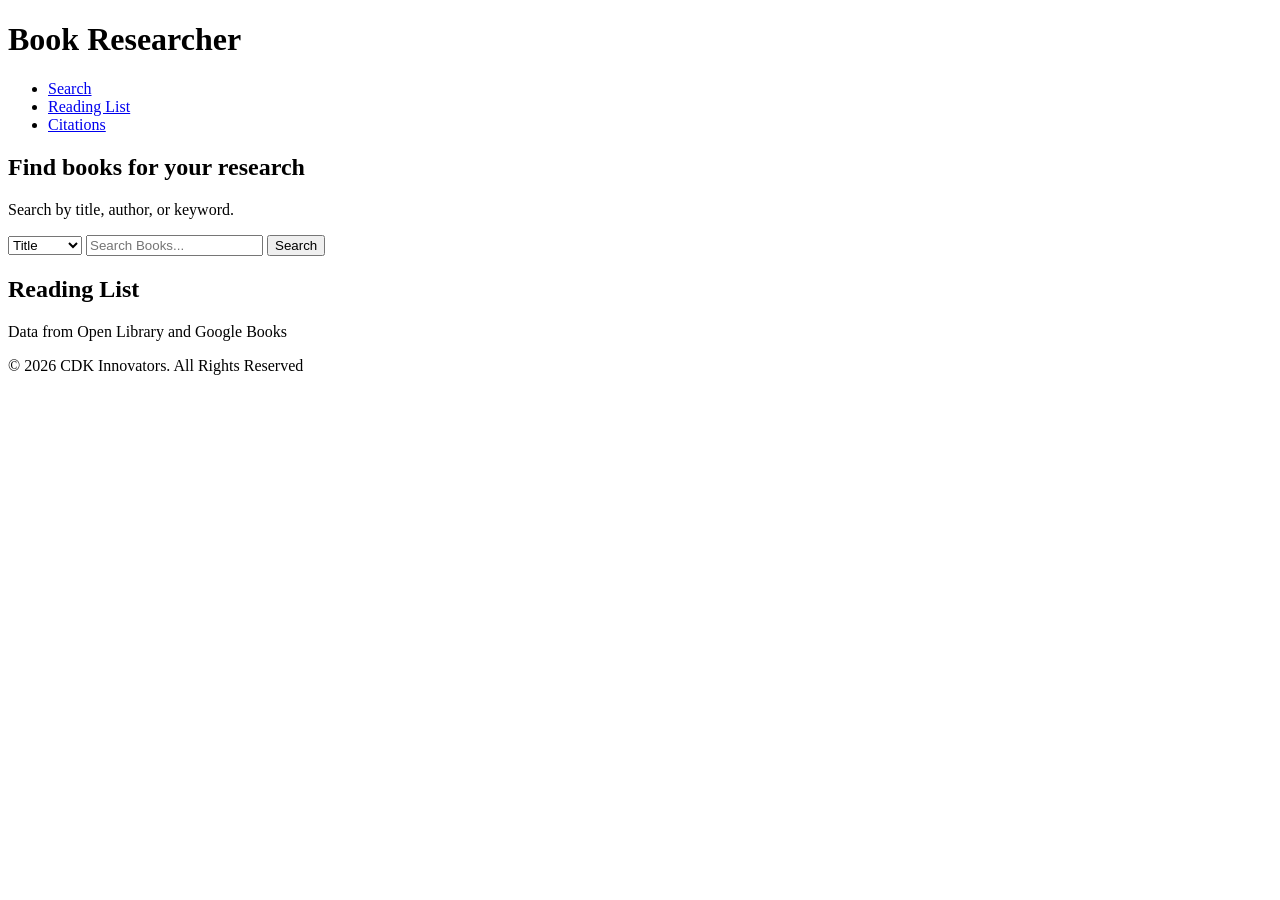
==== app.html @ dfa0c009 "HTML for Book Researcher_Lozano" ====
<!DOCTYPE html>
<html lang="en">
<head>
    <meta charset="UTF-8">
    <meta name="viewport" content="width=device-width, initial-scale=1.0">
    <title>Book Researcher</title>
</head>
<body>
    <header>
        <h1>Book Researcher</h1>
    <nav>
        <ul>
            <li> <a href="#search">Search</a></li>
            <li> <a href="#readinglist">Reading List</a></li>
            <li> <a href="#citations">Citations</a></li>
        </ul>
    </nav>
    </header>

    <main>
        <h2>Find books for your research</h2>
        <p>Search by title, author, or keyword.</p>
    </main>

    <form id="search-form">
        <select name="name" id="search-type">
            <option value="title">Title</option>
            <option value="author">Author</option>
            <option value="keyword">Keyword</option>   
        </select>
        <input type="search" id="search-input" name="query" placeholder="Search Books..." aria-label="Search books" required>
        <button type="submit">Search</button>
    </form>

    <aside id="readinglist">
        <h2>Reading List</h2>
    </aside>

    <footer>
        <p>Data from Open Library and Google Books</p>
        &copy; 2026 CDK Innovators. All Rights Reserved 
    </footer>
</body>
</html>
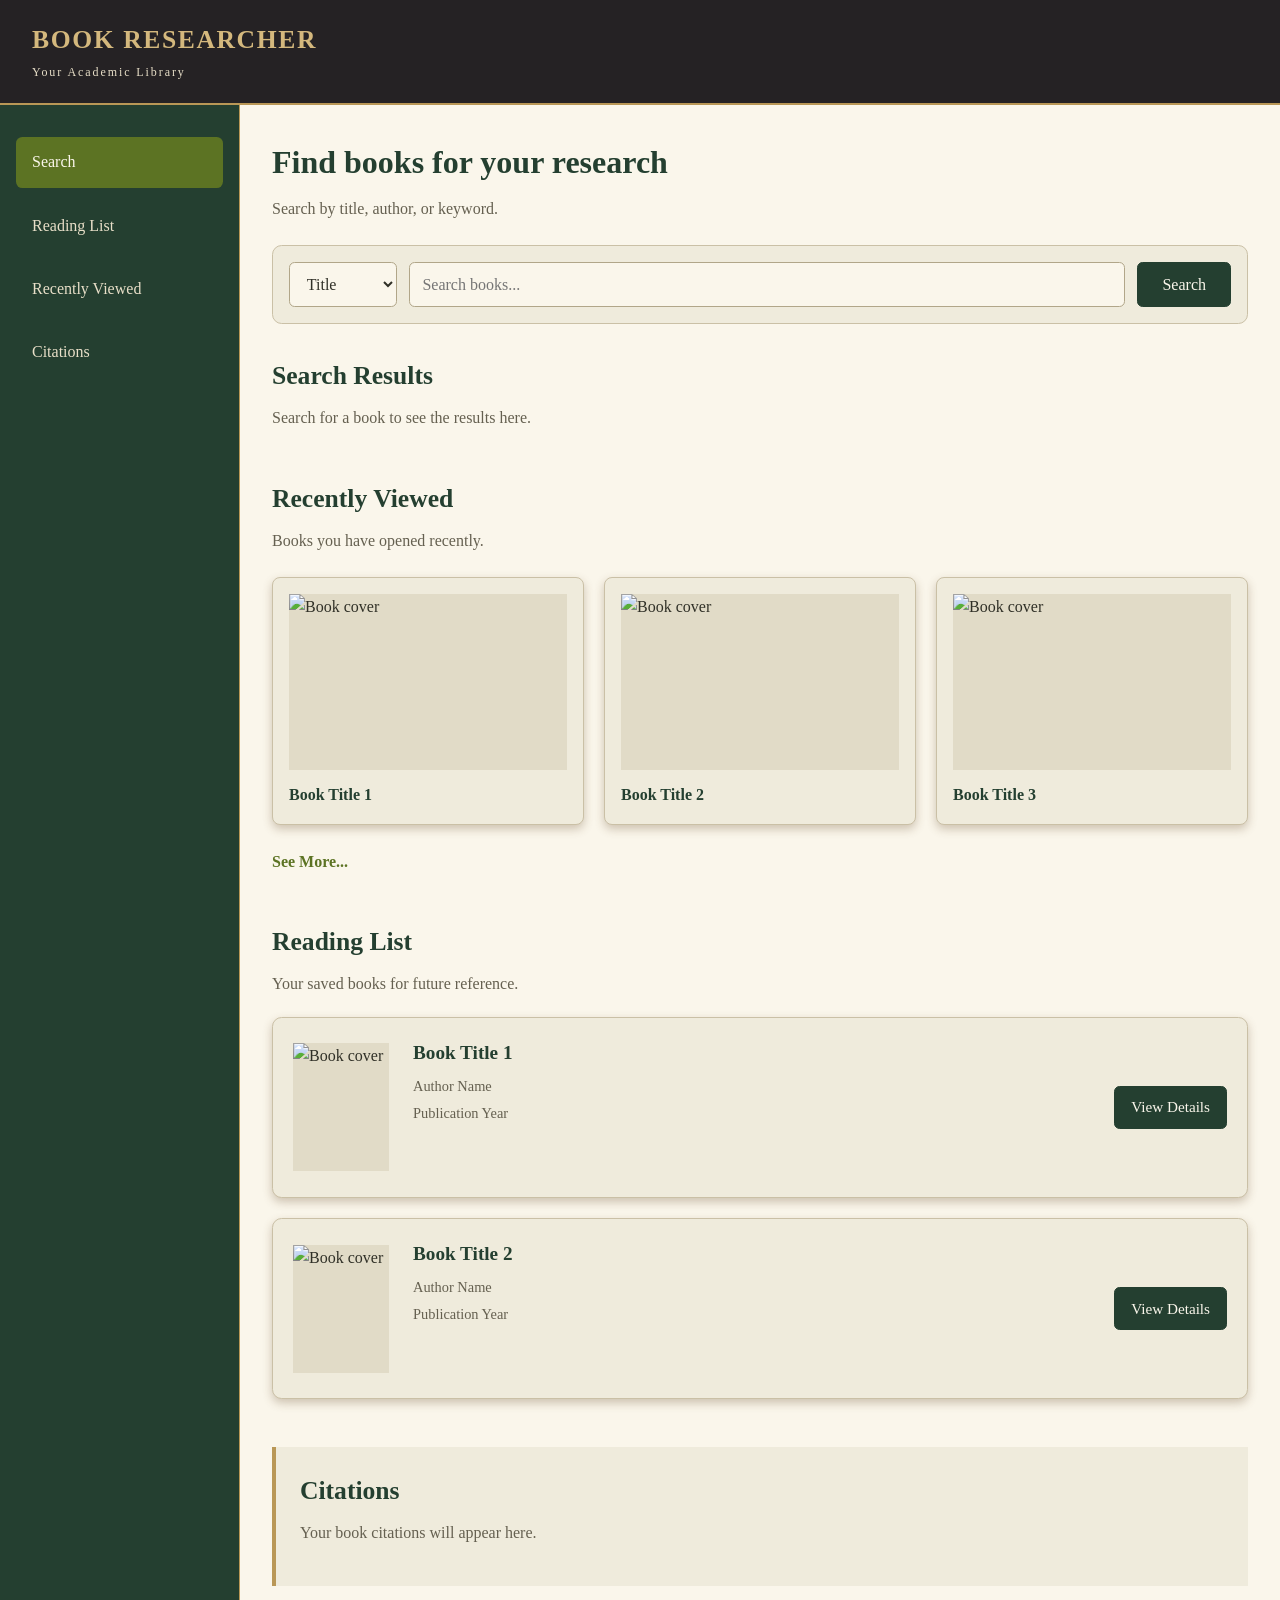
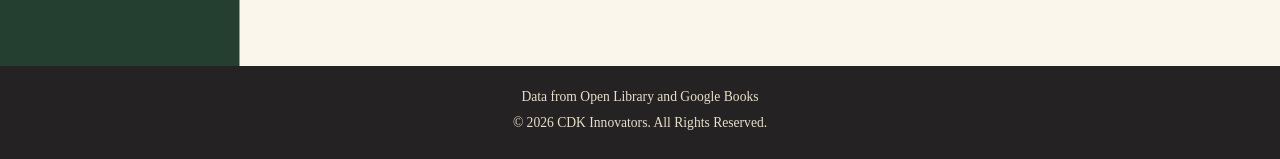
==== commit 5d441a8e: "Updated Book Researcher design" ====
--- a/app.html
+++ b/app.html
@@ -1,44 +1,125 @@
+
 <!DOCTYPE html>
 <html lang="en">
 <head>
     <meta charset="UTF-8">
     <meta name="viewport" content="width=device-width, initial-scale=1.0">
+    <link rel="stylesheet" href="style.css">
     <title>Book Researcher</title>
 </head>
 <body>
-    <header>
-        <h1>Book Researcher</h1>
-    <nav>
-        <ul>
-            <li> <a href="#search">Search</a></li>
-            <li> <a href="#readinglist">Reading List</a></li>
-            <li> <a href="#citations">Citations</a></li>
-        </ul>
-    </nav>
+
+    <header id="home">
+        <a href="#home" class="logo">
+            BOOK RESEARCHER
+            <small>Your Academic Library</small>
+        </a>
     </header>
 
+    <aside>
+        <nav>
+            <a href="#search" class="active">Search</a>
+            <a href="#readinglist">Reading List</a>
+            <a href="#recently-viewed">Recently Viewed</a>
+            <a href="#citations">Citations</a>
+        </nav>
+    </aside>
+
     <main>
-        <h2>Find books for your research</h2>
-        <p>Search by title, author, or keyword.</p>
+
+        <section id="search">
+            <h1>Find books for your research</h1>
+            <p>Search by title, author, or keyword.</p>
+
+            <form id="search-form">
+                <select name="name" id="search-type" aria-label="Search by">
+                    <option value="title">Title</option>
+                    <option value="author">Author</option>
+                    <option value="keyword">Keyword</option>
+                </select>
+
+                <input
+                    type="search"
+                    id="search-input"
+                    name="query"
+                    placeholder="Search books..."
+                    aria-label="Search books"
+                    required
+                >
+
+                <button type="submit">Search</button>
+            </form>
+
+            <section id="search-results">
+                <h2>Search Results</h2>
+                <p>Search for a book to see the results here.</p>
+            </section>
+        </section>
+
+        <section id="recently-viewed">
+            <h2>Recently Viewed</h2>
+            <p>Books you have opened recently.</p>
+
+            <section class="recent-books">
+                <article class="book-card">
+                    <img alt="Book cover">
+                    <h3>Book Title 1</h3>
+                </article>
+
+                <article class="book-card">
+                    <img alt="Book cover">
+                    <h3>Book Title 2</h3>
+                </article>
+
+                <article class="book-card">
+                    <img alt="Book cover">
+                    <h3>Book Title 3</h3>
+                </article>
+            </section>
+
+            <a href="#recently-viewed">See More...</a>
+        </section>
+
+        <section id="readinglist">
+            <h2>Reading List</h2>
+            <p>Your saved books for future reference.</p>
+
+            <article class="saved-book">
+                <img alt="Book cover">
+
+                <section class="book-info">
+                    <h3>Book Title 1</h3>
+                    <p>Author Name</p>
+                    <p>Publication Year</p>
+                </section>
+
+                <button type="button">View Details</button>
+            </article>
+
+            <article class="saved-book">
+                <img alt="Book cover">
+
+                <section class="book-info">
+                    <h3>Book Title 2</h3>
+                    <p>Author Name</p>
+                    <p>Publication Year</p>
+                </section>
+
+                <button type="button">View Details</button>
+            </article>
+        </section>
+
+        <section id="citations">
+            <h2>Citations</h2>
+            <p>Your book citations will appear here.</p>
+        </section>
+
     </main>
-
-    <form id="search-form">
-        <select name="name" id="search-type">
-            <option value="title">Title</option>
-            <option value="author">Author</option>
-            <option value="keyword">Keyword</option>   
-        </select>
-        <input type="search" id="search-input" name="query" placeholder="Search Books..." aria-label="Search books" required>
-        <button type="submit">Search</button>
-    </form>
-
-    <aside id="readinglist">
-        <h2>Reading List</h2>
-    </aside>
 
     <footer>
         <p>Data from Open Library and Google Books</p>
-        &copy; 2026 CDK Innovators. All Rights Reserved 
+        <p>&copy; 2026 CDK Innovators. All Rights Reserved.</p>
     </footer>
+
 </body>
 </html>
--- a/style.css
+++ b/style.css
@@ -0,0 +1,383 @@
+* {
+    box-sizing: border-box;
+}
+
+html {
+    scroll-behavior: smooth;
+    scroll-padding-top: 2rem;
+}
+
+body {
+    display: grid;
+    grid-template-columns: 15rem minmax(0, 1fr);
+    grid-template-areas:
+    "header header"
+    "sidebar content"
+    "footer footer";
+    min-height: 100vh;
+    margin: 0;
+    font-family: Georgia, "Times New Roman", serif;
+    background-color: rgb(250, 246, 235);
+    color: rgb(48, 48, 39);
+    line-height: 1.6;
+}
+
+a {
+    color: inherit;
+    text-decoration: none;
+}
+
+h1, h2, h3, p {
+    margin-top: 0;
+}
+
+h1, h2, h3 {
+    color: rgb(36, 63, 48);
+}
+
+p {
+    color: rgb(101, 96, 80);
+}
+
+
+header {
+    grid-area: header;
+    display: flex;
+    align-items: center;
+    padding: 1.25rem 2rem;
+    background-color: rgb(37, 34, 36);
+    border-bottom: 0.15rem solid rgb(185, 151, 86);
+}
+
+.logo {
+    display: flex;
+    flex-direction: column;
+    color: rgb(212, 184, 125);
+    font-size: 1.6rem;
+    font-weight: bold;
+    letter-spacing: 0.1rem;
+}
+
+.logo small {
+    margin-top: 0.15rem;
+    color: rgb(232, 223, 200);
+    font-size: 0.75rem;
+    font-weight: normal;
+    letter-spacing: 0.12rem;
+}
+
+aside {
+    grid-area: sidebar;
+    padding: 2rem 1rem;
+    background-color: rgb(36, 63, 48);
+    border-right: 0.1rem solid rgb(185, 151, 86);
+}
+
+nav {
+    display: flex;
+    flex-direction: column;
+    gap: 0.75rem;
+}
+
+nav a {
+    display: block;
+    padding: 0.8rem 1rem;
+    color: rgb(232, 223, 200);
+    border-radius: 0.4rem;
+}
+
+nav a:hover {
+    background-color: rgb(92, 115, 35);
+    color: rgb(250, 246, 235);
+}
+
+nav a.active {
+    background-color: rgb(92, 115, 35);
+    color: rgb(250, 246, 235);
+}
+
+main {
+    grid-area: content;
+    min-width: 0;
+    padding: 2rem;
+}
+
+section {
+    margin-bottom: 3rem;
+    scroll-margin-top: 1rem;
+}
+
+h1 {
+    margin-bottom: 0.5rem;
+    font-size: 2rem;
+}
+
+h2 {
+    margin-bottom: 0.5rem;
+    font-size: 1.6rem;
+}
+
+#search-form {
+    display: flex;
+    flex-wrap: wrap;
+    gap: 0.75rem;
+    margin-top: 1.5rem;
+    padding: 1rem;
+    background-color: rgb(239, 235, 220);
+    border: 0.1rem solid rgb(202, 192, 166);
+    border-radius: 0.6rem;
+}
+
+#search-type {
+    min-height: 2.8rem;
+    padding: 0.65rem 0.8rem;
+    font-family: inherit;
+    font-size: 1rem;
+    border: 0.1rem solid rgb(177, 166, 137);
+    border-radius: 0.35rem;
+}
+
+#search-input {
+    min-height: 2.8rem;
+    padding: 0.65rem 0.8rem;
+    font-family: inherit;
+    font-size: 1rem;
+    border: 0.1rem solid rgb(177, 166, 137);
+    border-radius: 0.35rem;
+}
+
+#search-form button {
+    min-height: 2.8rem;
+    padding: 0.65rem 0.8rem;
+    font-family: inherit;
+    font-size: 1rem;
+    border: 0.1rem solid rgb(177, 166, 137);
+    border-radius: 0.35rem;
+}
+
+#search-type {
+    background-color: rgb(250, 246, 235);
+    color: rgb(48, 48, 39);
+}
+
+#search-input {
+    flex: 1;
+    min-width: 10rem;
+    background-color: rgb(250, 246, 235);
+    color: rgb(48, 48, 39);
+}
+
+#search-form button {
+    padding-right: 1.5rem;
+    padding-left: 1.5rem;
+    background-color: rgb(36, 63, 48);
+    color: rgb(250, 246, 235);
+    border-color: rgb(36, 63, 48);
+    cursor: pointer;
+}
+
+#search-form button:hover {
+    background-color: rgb(92, 115, 35);
+}
+
+#search-results {
+    margin-top: 2rem;
+}
+
+.recent-books {
+    display: grid;
+    grid-template-columns: repeat(3, minmax(0, 1fr));
+    gap: 1.25rem;
+    margin: 1.5rem 0;
+}
+
+.book-card {
+    min-width: 0;
+    padding: 1rem;
+    background-color: rgb(239, 235, 220);
+    border: 0.1rem solid rgb(202, 192, 166);
+    border-radius: 0.5rem;
+    box-shadow: 0 0.25rem 0.625rem rgba(104, 74, 40, 0.3);
+    transition: transform 0.3s;
+}
+
+.book-card:hover {
+    transform: translateY(-0.5rem);
+}
+
+.book-card img {
+    display: block;
+    width: 100%;
+    height: 11rem;
+    margin-bottom: 0.75rem;
+    object-fit: contain;
+    background-color: rgb(225, 219, 199);
+}
+
+.book-card h3 {
+    margin-bottom: 0;
+    font-size: 1rem;
+}
+
+#recently-viewed a {
+    color: rgb(92, 115, 35);
+    font-weight: bold;
+}
+
+#recently-viewed a:hover {
+    color: rgb(36, 63, 48);
+    text-decoration: underline;
+}
+
+.saved-book {
+    display: flex;
+    align-items: center;
+    gap: 1.5rem;
+    margin-top: 1.25rem;
+    padding: 1.25rem;
+    background-color: rgb(239, 235, 220);
+    border: 0.1rem solid rgb(202, 192, 166);
+    border-radius: 0.6rem;
+    box-shadow: 0 0.25rem 0.625rem rgba(104, 74, 40, 0.3);
+    transition: transform 0.3s;
+}
+
+.saved-book:hover {
+    transform: translateY(-0.5rem);
+}
+
+.saved-book img {
+    flex-shrink: 0;
+    width: 6rem;
+    height: 8rem;
+    object-fit: contain;
+    background-color: rgb(225, 219, 199);
+}
+
+.book-info {
+    flex: 1;
+    min-width: 0;
+}
+
+.book-info h3 {
+    margin-bottom: 0.4rem;
+    font-size: 1.2rem;
+}
+
+.book-info p {
+    margin-bottom: 0.25rem;
+    font-size: 0.9rem;
+}
+
+.saved-book button {
+    flex-shrink: 0;
+    padding: 0.7rem 1rem;
+    background-color: rgb(36, 63, 48);
+    color: rgb(250, 246, 235);
+    font-family: inherit;
+    font-size: 0.95rem;
+    border: 0.1rem solid rgb(36, 63, 48);
+    border-radius: 0.35rem;
+    cursor: pointer;
+}
+
+.saved-book button:hover {
+    background-color: rgb(92, 115, 35);
+}
+
+#citations {
+    padding: 1.5rem;
+    background-color: rgb(239, 235, 220);
+    border-left: 0.25rem solid rgb(185, 151, 86);
+}
+
+footer {
+    grid-area: footer;
+    padding: 1.25rem;
+    background-color: rgb(37, 34, 36);
+    text-align: center;
+}
+
+footer p {
+    margin-bottom: 0.3rem;
+    color: rgb(232, 223, 200);
+    font-size: 0.85rem;
+}
+
+@media (max-width: 48rem) {
+
+    body {
+        grid-template-columns: 1fr;
+        grid-template-areas:
+        "header"
+        "sidebar"
+        "content"
+        "footer";
+    }
+
+    header {
+        padding: 1rem;
+    }
+
+    aside {
+        padding: 0.75rem;
+        border-right: none;
+        border-bottom: 0.1rem solid rgb(185, 151, 86);
+    }
+
+    nav {
+        flex-direction: row;
+        flex-wrap: wrap;
+        gap: 0.35rem;
+    }
+
+    nav a {
+        padding: 0.6rem;
+        font-size: 0.9rem;
+    }
+
+    main {
+        padding: 1.25rem;
+    }
+
+    .recent-books {
+        grid-template-columns: repeat(2, minmax(0, 1fr));
+    }
+
+    .saved-book {
+        flex-wrap: wrap;
+        gap: 1rem;
+    }
+
+    .saved-book button {
+        width: 100%;
+    }
+}
+
+@media (max-width: 30rem) {
+
+    .recent-books {
+        grid-template-columns: 1fr;
+    }
+
+    #search-form {
+        flex-direction: column;
+    }
+
+    #search-type {
+        width: 100%;
+    }
+
+    #search-input{
+        width: 100%;
+    }
+    
+    #search-form button {
+        width: 100%;
+    }
+
+    .saved-book img {
+        width: 5rem;
+        height: 7rem;
+    }
+}
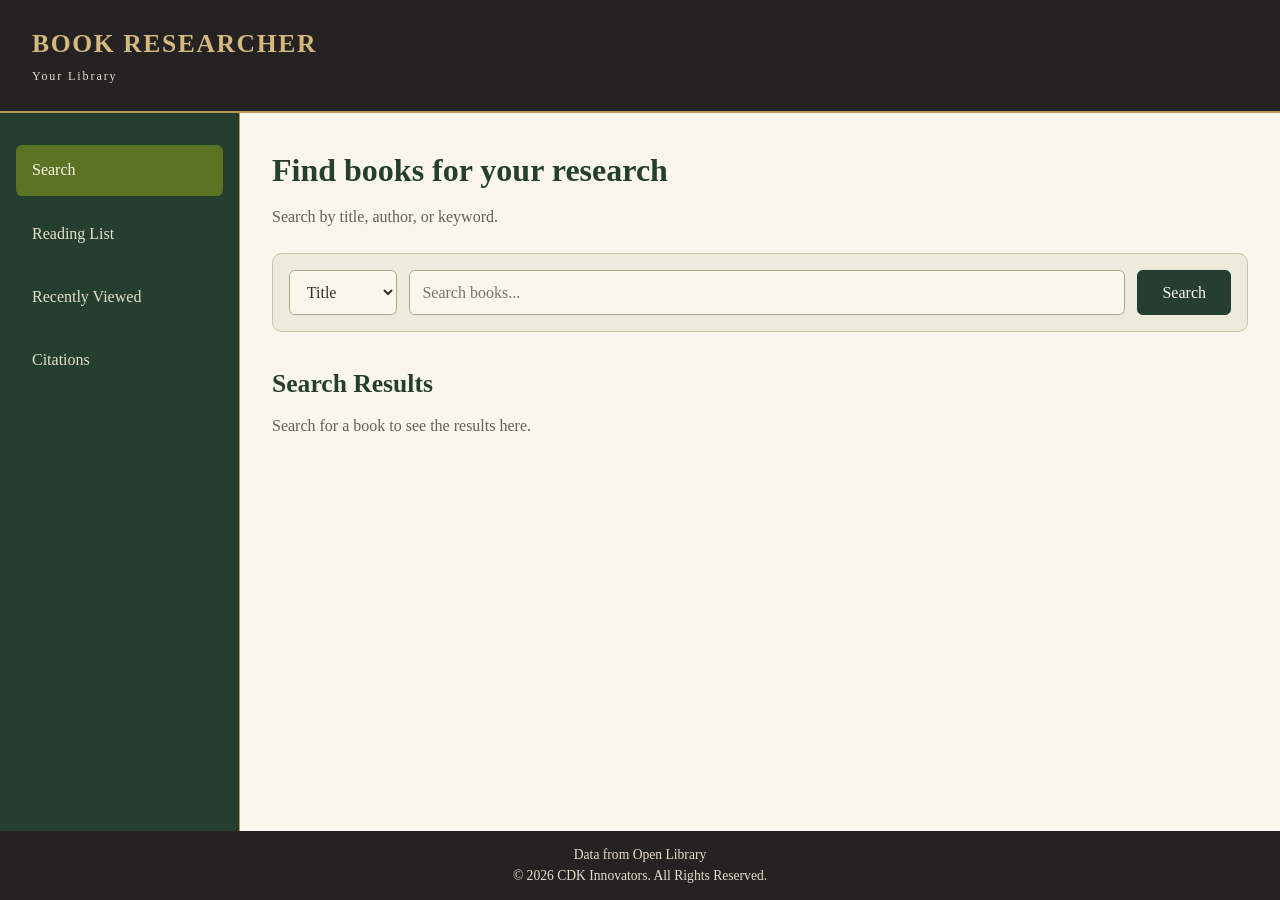
==== commit 15421fd8: "FINAL FILE - BOOK RESEARCHER" ====
--- a/app.html
+++ b/app.html
@@ -1,10 +1,10 @@
-
 <!DOCTYPE html>
 <html lang="en">
 <head>
     <meta charset="UTF-8">
     <meta name="viewport" content="width=device-width, initial-scale=1.0">
     <link rel="stylesheet" href="style.css">
+    <script src = "script.js" defer></script>
     <title>Book Researcher</title>
 </head>
 <body>
@@ -12,8 +12,10 @@
     <header id="home">
         <a href="#home" class="logo">
             BOOK RESEARCHER
-            <small>Your Academic Library</small>
+            <small>Your Library</small>
         </a>
+
+        <a href=""></a>
     </header>
 
     <aside>
@@ -27,7 +29,7 @@
 
     <main>
 
-        <section id="search">
+        <section id="search" class="view">
             <h1>Find books for your research</h1>
             <p>Search by title, author, or keyword.</p>
 
@@ -56,68 +58,66 @@
             </section>
         </section>
 
-        <section id="recently-viewed">
-            <h2>Recently Viewed</h2>
-            <p>Books you have opened recently.</p>
+        <section id="book" class="view">
+            <h2>Book Details</h2>
 
-            <section class="recent-books">
-                <article class="book-card">
-                    <img alt="Book cover">
-                    <h3>Book Title 1</h3>
-                </article>
-
-                <article class="book-card">
-                    <img alt="Book cover">
-                    <h3>Book Title 2</h3>
-                </article>
-
-                <article class="book-card">
-                    <img alt="Book cover">
-                    <h3>Book Title 3</h3>
-                </article>
-            </section>
-
-            <a href="#recently-viewed">See More...</a>
+            <div id="book-details">
+                <p>Select a book to view its details.</p>
+            </div>
         </section>
 
-        <section id="readinglist">
+        <section id="recently-viewed" class="view">
+            <h2>Recently Viewed</h2>
+            <p>Books you have opened recently</p>
+
+            <div id="recent-controls">
+                <label>
+                    <input type="checkbox" id="select-all-recent">
+                    Select All
+                </label>
+
+                <button type="button" data-action="remove-selected">
+                    Remove Selected
+                </button>
+
+                <button type="button" data-action="clear-recent">
+                    Clear All
+                </button>
+            </div>
+
+        <div id="recent-list" class="recent-books">
+            <p>Books you view recently will appear here.</p>
+        </div>
+
+            <button type="button" id="see-more">See More...</button>
+        </section>
+
+        <section id="readinglist" class="view">
             <h2>Reading List</h2>
             <p>Your saved books for future reference.</p>
 
-            <article class="saved-book">
-                <img alt="Book cover">
-
-                <section class="book-info">
-                    <h3>Book Title 1</h3>
-                    <p>Author Name</p>
-                    <p>Publication Year</p>
-                </section>
-
-                <button type="button">View Details</button>
-            </article>
-
-            <article class="saved-book">
-                <img alt="Book cover">
-
-                <section class="book-info">
-                    <h3>Book Title 2</h3>
-                    <p>Author Name</p>
-                    <p>Publication Year</p>
-                </section>
-
-                <button type="button">View Details</button>
-            </article>
+            <div id="reading-list">
+            </div>
         </section>
 
-        <section id="citations">
+        <section id="citations" class="view">
             <h2>Citations</h2>
+
+            <label for="citation-style">Citation style:</label>
+            <select id="citation-style">
+                <option value="apa">APA</option>
+                <option value="mla">MLA</option>
+            </select>
+
+            <div id="citation-list">
             <p>Your book citations will appear here.</p>
+            </div>
         </section>
 
     </main>
 
     <footer>
-        <p>Data from Open Library and Google Books</p>
+        <p>Data from Open Library</p>
         <p>&copy; 2026 CDK Innovators. All Rights Reserved.</p>
     </footer>
 
--- a/style.css
+++ b/style.css
@@ -10,6 +10,7 @@
 body {
     display: grid;
     grid-template-columns: 15rem minmax(0, 1fr);
+    grid-template-rows: auto 1fr auto;
     grid-template-areas:
     "header header"
     "sidebar content"
@@ -44,7 +45,8 @@
     grid-area: header;
     display: flex;
     align-items: center;
-    padding: 1.25rem 2rem;
+    padding: 1.5rem 2rem;
+    min-height: 7rem;
     background-color: rgb(37, 34, 36);
     border-bottom: 0.15rem solid rgb(185, 151, 86);
 }
@@ -102,9 +104,19 @@
     padding: 2rem;
 }
 
-section {
+main > section {
     margin-bottom: 3rem;
     scroll-margin-top: 1rem;
+}
+
+.view {
+    display: none;
+    margin-bottom: 3rem;
+    scroll-margin-top: 1rem;
+}
+
+.view.active {
+    display: block;
 }
 
 h1 {
@@ -182,6 +194,77 @@
 
 #search-results {
     margin-top: 2rem;
+}
+
+#recent-controls {
+    display: flex;
+    justify-content: flex-end;
+    align-items: center;
+    flex-wrap: wrap;
+    gap: 0.75rem;
+    margin-top: 1.25rem;
+    padding: 1rem;
+    background-color: rgb(239, 235, 220);
+    border: 1px solid rgb(202, 192, 166);
+    border-radius: 0.6rem;
+}
+
+#recent-controls label {
+    display: flex;
+    align-items: center;
+    gap: 0.5rem;
+    margin-right: auto;
+    color: rgb(36, 63, 48);
+    font-weight: bold;
+    cursor: pointer;
+}
+
+#select-all-recent {
+    width: 1.1rem;
+    height: 1.1rem;
+    accent-color: rgb(36, 63, 48);
+    cursor: pointer;
+}
+
+#recent-controls button {
+    padding: 0.65rem 1rem;
+    background-color: rgb(36, 63, 48);
+    color: rgb(250, 246, 235);
+    font-family: inherit;
+    font-size: 0.9rem;
+    font-weight: bold;
+    border: 1px solid rgb(36, 63, 48);
+    border-radius: 0.4rem;
+    cursor: pointer;
+    transition: background-color 0.2s, transform 0.2s;
+}
+
+#recent-controls button:active {
+    transform: translateY(0);
+}
+
+@media (max-width: 30rem) {
+    #recent-controls {
+        justify-content: flex-end;
+        gap: 0.5rem;
+    }
+
+    #recent-controls label {
+        width: 100%;
+        margin-right: 0;
+    }
+
+    #recent-controls button {
+        flex: 1;
+        padding: 0.65rem 0.5rem;
+        font-size: 0.8rem;
+    }
+}
+
+#recent-controls button:hover {
+    background-color: rgb(92, 115, 35);
+    border-color: rgb(92, 115, 35);
+    transform: translateY(-2px);
 }
 
 .recent-books {
@@ -293,7 +376,9 @@
 
 footer {
     grid-area: footer;
-    padding: 1.25rem;
+    align-self: end;
+    width: 100;
+    padding: 1rem 1.25rem;
     background-color: rgb(37, 34, 36);
     text-align: center;
 }
@@ -302,12 +387,18 @@
     margin-bottom: 0.3rem;
     color: rgb(232, 223, 200);
     font-size: 0.85rem;
+    line-height: 1.2;
+}
+
+footer p:last-child {
+    margin-bottom: 0;
 }
 
 @media (max-width: 48rem) {
 
     body {
-        grid-template-columns: 1fr;
+        grid-template-columns: minmax(0, 1fr);
+        grid-template-rows: auto auto minmax(0, 1fr) auto;
         grid-template-areas:
         "header"
         "sidebar"
@@ -316,7 +407,8 @@
     }
 
     header {
-        padding: 1rem;
+        padding: 1.25rem 1rem;
+        min-height: 6rem;
     }
 
     aside {
@@ -380,4 +472,125 @@
         width: 5rem;
         height: 7rem;
     }
+}
+
+#book-details {
+    display: flex;
+    align-items: flex-start;
+    flex-wrap: wrap;
+    gap: 1.5rem;
+    margin-top: 1.5rem;
+}
+
+#book-details > img {
+    width: 12rem;
+    max-width: 100%;
+    height: auto;
+    object-fit: contain;
+    background-color: rgb(225, 219, 199);
+}
+
+.details-text {
+    flex: 1;
+    min-width: 0;
+}
+
+.book-actions,
+.details-actions {
+    display: flex;
+    flex-wrap: wrap;
+    align-items: center;
+    gap: 0.6rem;
+    margin-top: 0.75rem;
+}
+
+.button,
+.link-button {
+    display: inline-block;
+    padding: 0.65rem 1rem;
+    font-family: inherit;
+    font-size: 0.95rem;
+    border: 0.1rem solid rgb(36, 63, 48);
+    border-radius: 0.35rem;
+    cursor: pointer;
+}
+
+.button {
+    background-color: rgb(36, 63, 48);
+    color: rgb(250, 246, 235);
+}
+
+.button:hover {
+    background-color: rgb(92, 115, 35);
+}
+
+.link-button {
+    background: transparent;
+    color: rgb(36, 63, 48);
+}
+
+.link-button:hover {
+    background-color: rgb(239, 235, 220);
+}
+
+.citation-item {
+    display: grid;
+    grid-template-columns: minmax(0, 0.8fr) minmax(0, 1.2fr);
+    align-items: center;
+    gap: 1.5rem;
+    margin-top: 1.25rem;
+    padding: 1..25rem;
+    background-color: rgb(250, 246, 235);
+    border: 0.1rem solid rgb(202, 192, 166);
+    border-radius: 0.6rem;
+}
+
+.citation-book {
+    display: flex;
+    align-items: center;
+    gap: 1rem;
+    min-width: 0;
+}
+
+.citation-book img {
+    width: 6rem;
+    height: 8rem;
+    flex-shrink: 0;
+    object-fit: contain;
+    background-color: rgb(225, 219, 199);
+}
+
+.citation-book h3 {
+    margin: 0;
+    overflow-wrap: anywhere;
+    font-size: 1.1rem;
+}
+
+.citation-details {
+    min-width: 0;
+    padding-left: 1.25rem;
+    border-left: 0.1rem solid rgb(202, 192, 166);
+}
+
+.citation-text {
+    overflow-wrap: anywhere;
+}
+
+@media (max-width: 48rem) {
+    .citation-item {
+        grid-template-columns: 1fr;
+        align-items: start;
+    }
+
+    .citation-details {
+        padding-left: 0;
+        padding-top: 1rem;
+        border-left: none;
+        border-top: 0.1rem solid rgb(202, 192, 166);
+    }
+}
+
+#recent-controls[hidden],
+#see-more[hidden] {
+    display: none !important;
 }
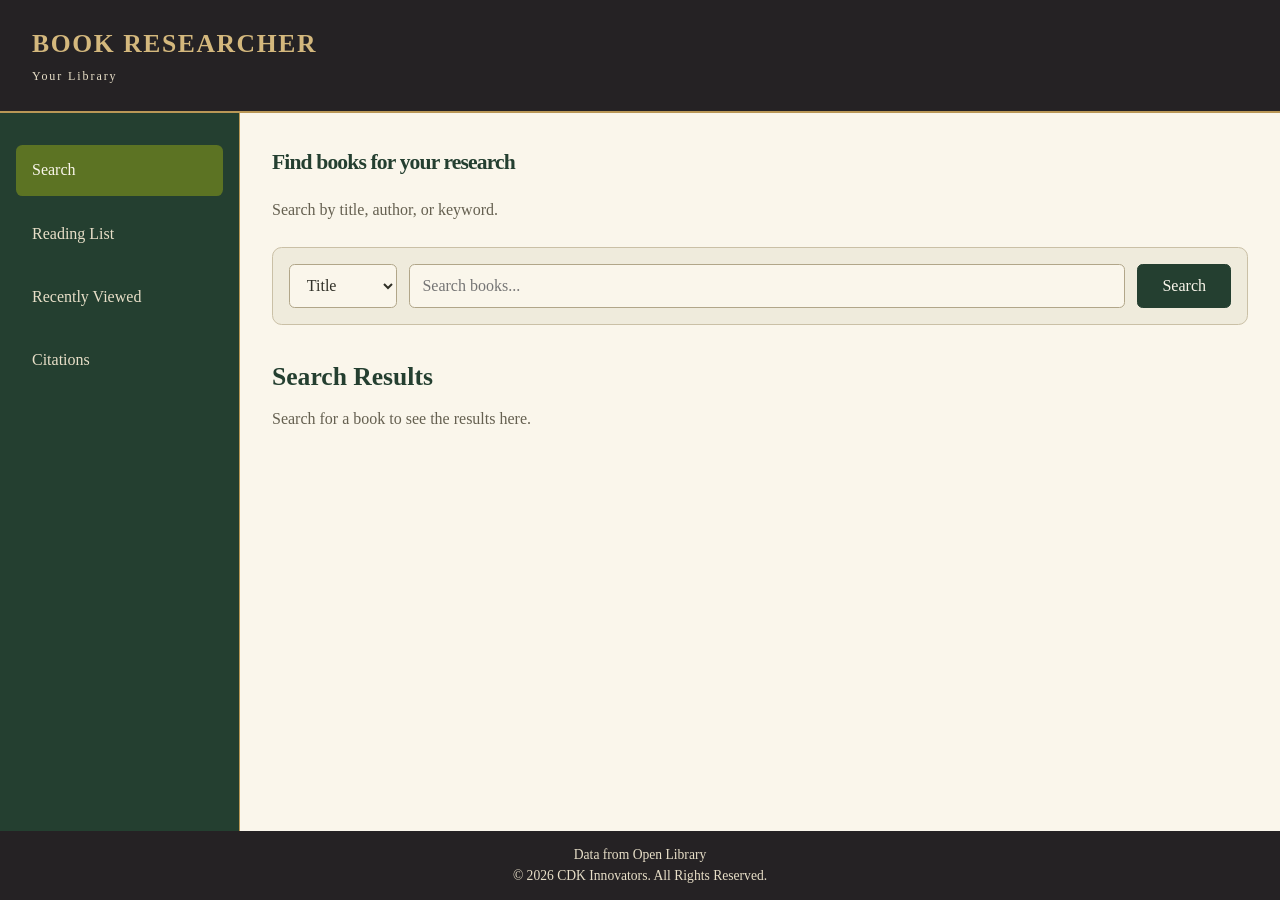
==== commit 09894d50: "FINAL GROUP PORTFOLIO" ====
--- a/app.html
+++ b/app.html
@@ -15,7 +15,6 @@
             <small>Your Library</small>
         </a>
 
-        <a href=""></a>
     </header>
 
     <aside>
--- a/style.css
+++ b/style.css
@@ -120,8 +120,9 @@
 }
 
 h1 {
-    margin-bottom: 0.5rem;
-    font-size: 2rem;
+    font-size: clamp(1.05rem, 4.5vw, 1.35rem);
+    white-space: nowrap;
+    letter-spacing: -0.04em;
 }
 
 h2 {
@@ -418,14 +419,19 @@
     }
 
     nav {
-        flex-direction: row;
-        flex-wrap: wrap;
+        display: grid;
+        grid-template-columns: repeat(2, minmax(0, 1fr));
         gap: 0.35rem;
     }
 
     nav a {
+        display: flex;
+        align-items: center;
+        min-width: 0;
+        min-height: 2.8rem;
         padding: 0.6rem;
         font-size: 0.9rem;
+        line-height: 1.3;
     }
 
     main {
